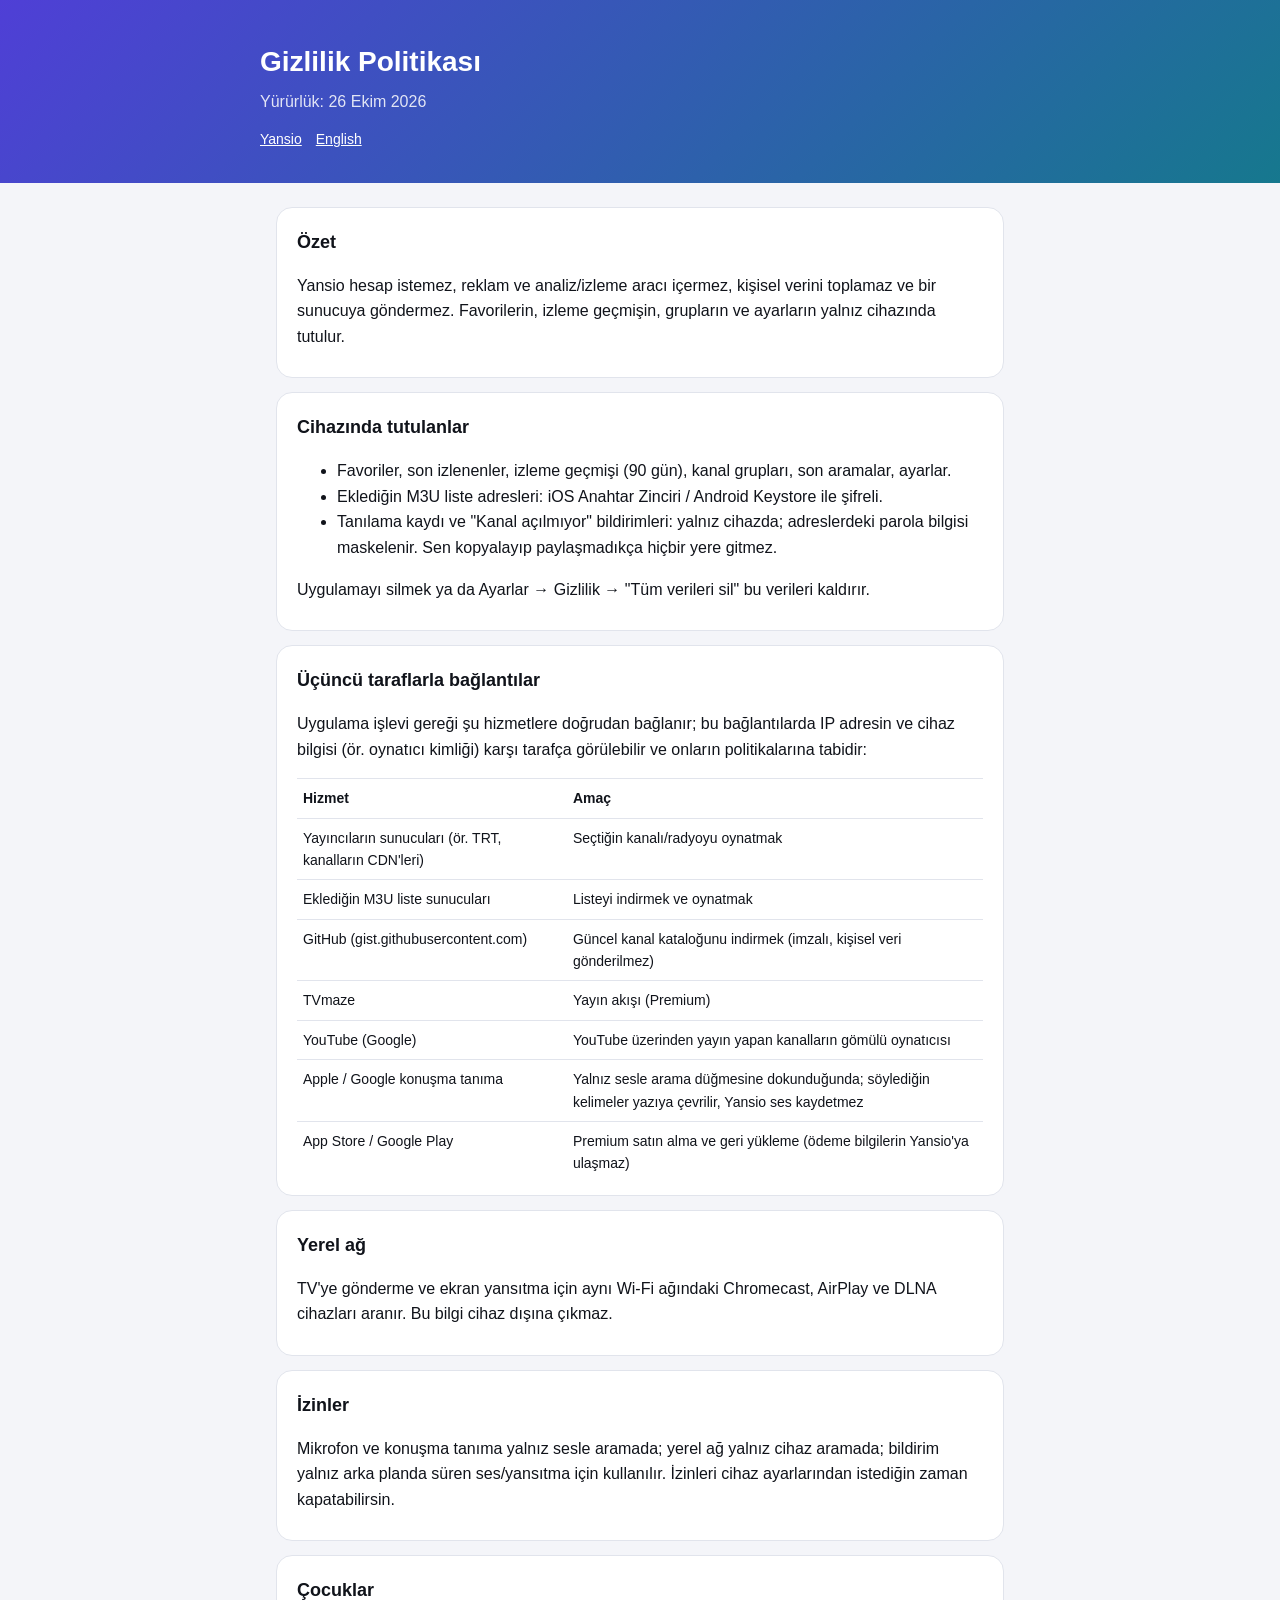
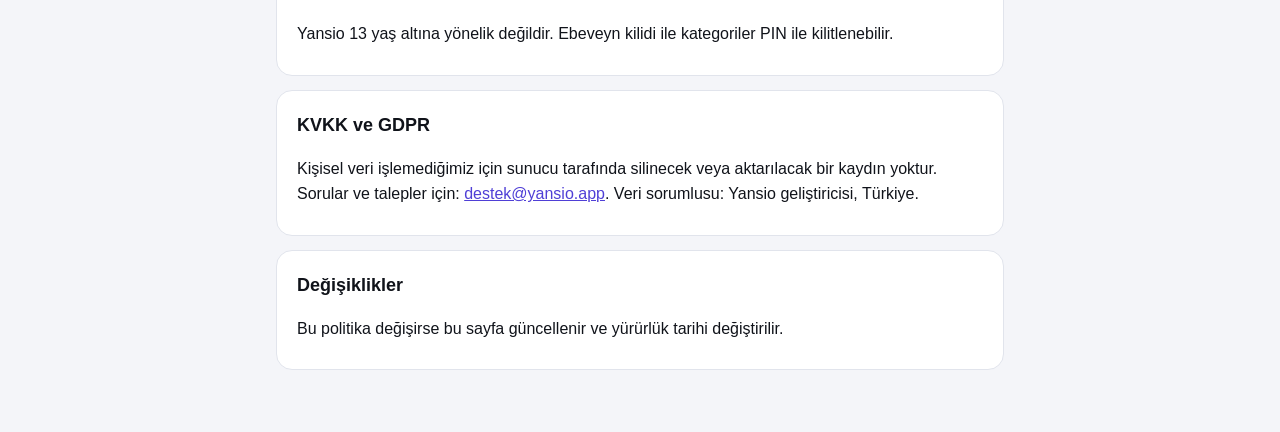
==== gizlilik.html @ aa77a448 "Yansio gizlilik ve kullanım koşulları sayfaları" ====
<!doctype html><html lang="tr"><head><meta charset="utf-8"><meta name="viewport" content="width=device-width,initial-scale=1"><title>Gizlilik Politikası · Yansio</title><link rel="stylesheet" href="style.css"></head>
<body><header><div class="w"><h1>Gizlilik Politikası</h1><p>Yürürlük: 26 Ekim 2026</p><nav><a href="index.html">Yansio</a><a href="privacy.html">English</a></nav></div></header><main>
<section><h2>Özet</h2><p>Yansio hesap istemez, reklam ve analiz/izleme aracı içermez, kişisel verini toplamaz ve bir sunucuya göndermez. Favorilerin, izleme geçmişin, grupların ve ayarların yalnız cihazında tutulur.</p></section>
<section><h2>Cihazında tutulanlar</h2><ul><li>Favoriler, son izlenenler, izleme geçmişi (90 gün), kanal grupları, son aramalar, ayarlar.</li><li>Eklediğin M3U liste adresleri: iOS Anahtar Zinciri / Android Keystore ile şifreli.</li><li>Tanılama kaydı ve "Kanal açılmıyor" bildirimleri: yalnız cihazda; adreslerdeki parola bilgisi maskelenir. Sen kopyalayıp paylaşmadıkça hiçbir yere gitmez.</li></ul><p>Uygulamayı silmek ya da Ayarlar → Gizlilik → "Tüm verileri sil" bu verileri kaldırır.</p></section>
<section><h2>Üçüncü taraflarla bağlantılar</h2><p>Uygulama işlevi gereği şu hizmetlere doğrudan bağlanır; bu bağlantılarda IP adresin ve cihaz bilgisi (ör. oynatıcı kimliği) karşı tarafça görülebilir ve onların politikalarına tabidir:</p><table><tr><th>Hizmet</th><th>Amaç</th></tr><tr><td>Yayıncıların sunucuları (ör. TRT, kanalların CDN'leri)</td><td>Seçtiğin kanalı/radyoyu oynatmak</td></tr><tr><td>Eklediğin M3U liste sunucuları</td><td>Listeyi indirmek ve oynatmak</td></tr><tr><td>GitHub (gist.githubusercontent.com)</td><td>Güncel kanal kataloğunu indirmek (imzalı, kişisel veri gönderilmez)</td></tr><tr><td>TVmaze</td><td>Yayın akışı (Premium)</td></tr><tr><td>YouTube (Google)</td><td>YouTube üzerinden yayın yapan kanalların gömülü oynatıcısı</td></tr><tr><td>Apple / Google konuşma tanıma</td><td>Yalnız sesle arama düğmesine dokunduğunda; söylediğin kelimeler yazıya çevrilir, Yansio ses kaydetmez</td></tr><tr><td>App Store / Google Play</td><td>Premium satın alma ve geri yükleme (ödeme bilgilerin Yansio'ya ulaşmaz)</td></tr></table></section>
<section><h2>Yerel ağ</h2><p>TV'ye gönderme ve ekran yansıtma için aynı Wi-Fi ağındaki Chromecast, AirPlay ve DLNA cihazları aranır. Bu bilgi cihaz dışına çıkmaz.</p></section>
<section><h2>İzinler</h2><p>Mikrofon ve konuşma tanıma yalnız sesle aramada; yerel ağ yalnız cihaz aramada; bildirim yalnız arka planda süren ses/yansıtma için kullanılır. İzinleri cihaz ayarlarından istediğin zaman kapatabilirsin.</p></section>
<section><h2>Çocuklar</h2><p>Yansio 13 yaş altına yönelik değildir. Ebeveyn kilidi ile kategoriler PIN ile kilitlenebilir.</p></section>
<section><h2>KVKK ve GDPR</h2><p>Kişisel veri işlemediğimiz için sunucu tarafında silinecek veya aktarılacak bir kaydın yoktur. Sorular ve talepler için: <a href="mailto:destek@yansio.app">destek@yansio.app</a>. Veri sorumlusu: Yansio geliştiricisi, Türkiye.</p></section>
<section><h2>Değişiklikler</h2><p>Bu politika değişirse bu sayfa güncellenir ve yürürlük tarihi değiştirilir.</p></section>
</main></body></html>
---- style.css ----
:root{--bg:#f4f5f9;--card:#fff;--text:#10131a;--dim:#5b6475;--line:#e1e4ec;--accent:#4f3fd6}
@media (prefers-color-scheme:dark){:root{--bg:#06080d;--card:#0f131b;--text:#f3f5f9;--dim:#a0a8ba;--line:#232a38;--accent:#9d90ff}}
*{box-sizing:border-box}body{margin:0;background:var(--bg);color:var(--text);font:16px/1.6 -apple-system,BlinkMacSystemFont,"Segoe UI",Inter,Roboto,sans-serif}
header{background:linear-gradient(135deg,#4f3fd6,#16788e);color:#fff;padding:40px 16px 32px}
header .w,main{max-width:760px;margin:0 auto}header h1{margin:0 0 4px;font-size:28px}header p{margin:0;opacity:.85}
main{padding:24px 16px 48px}section{background:var(--card);border:1px solid var(--line);border-radius:16px;padding:4px 20px 12px;margin:0 0 14px}
h2{font-size:18px;margin:16px 0 6px}a{color:var(--accent)}small,.dim{color:var(--dim)}nav{margin:14px 0 0;font-size:14px}nav a{color:#fff;margin-right:14px}
table{border-collapse:collapse;width:100%;font-size:14px}td,th{border-top:1px solid var(--line);padding:8px 6px;text-align:left;vertical-align:top}
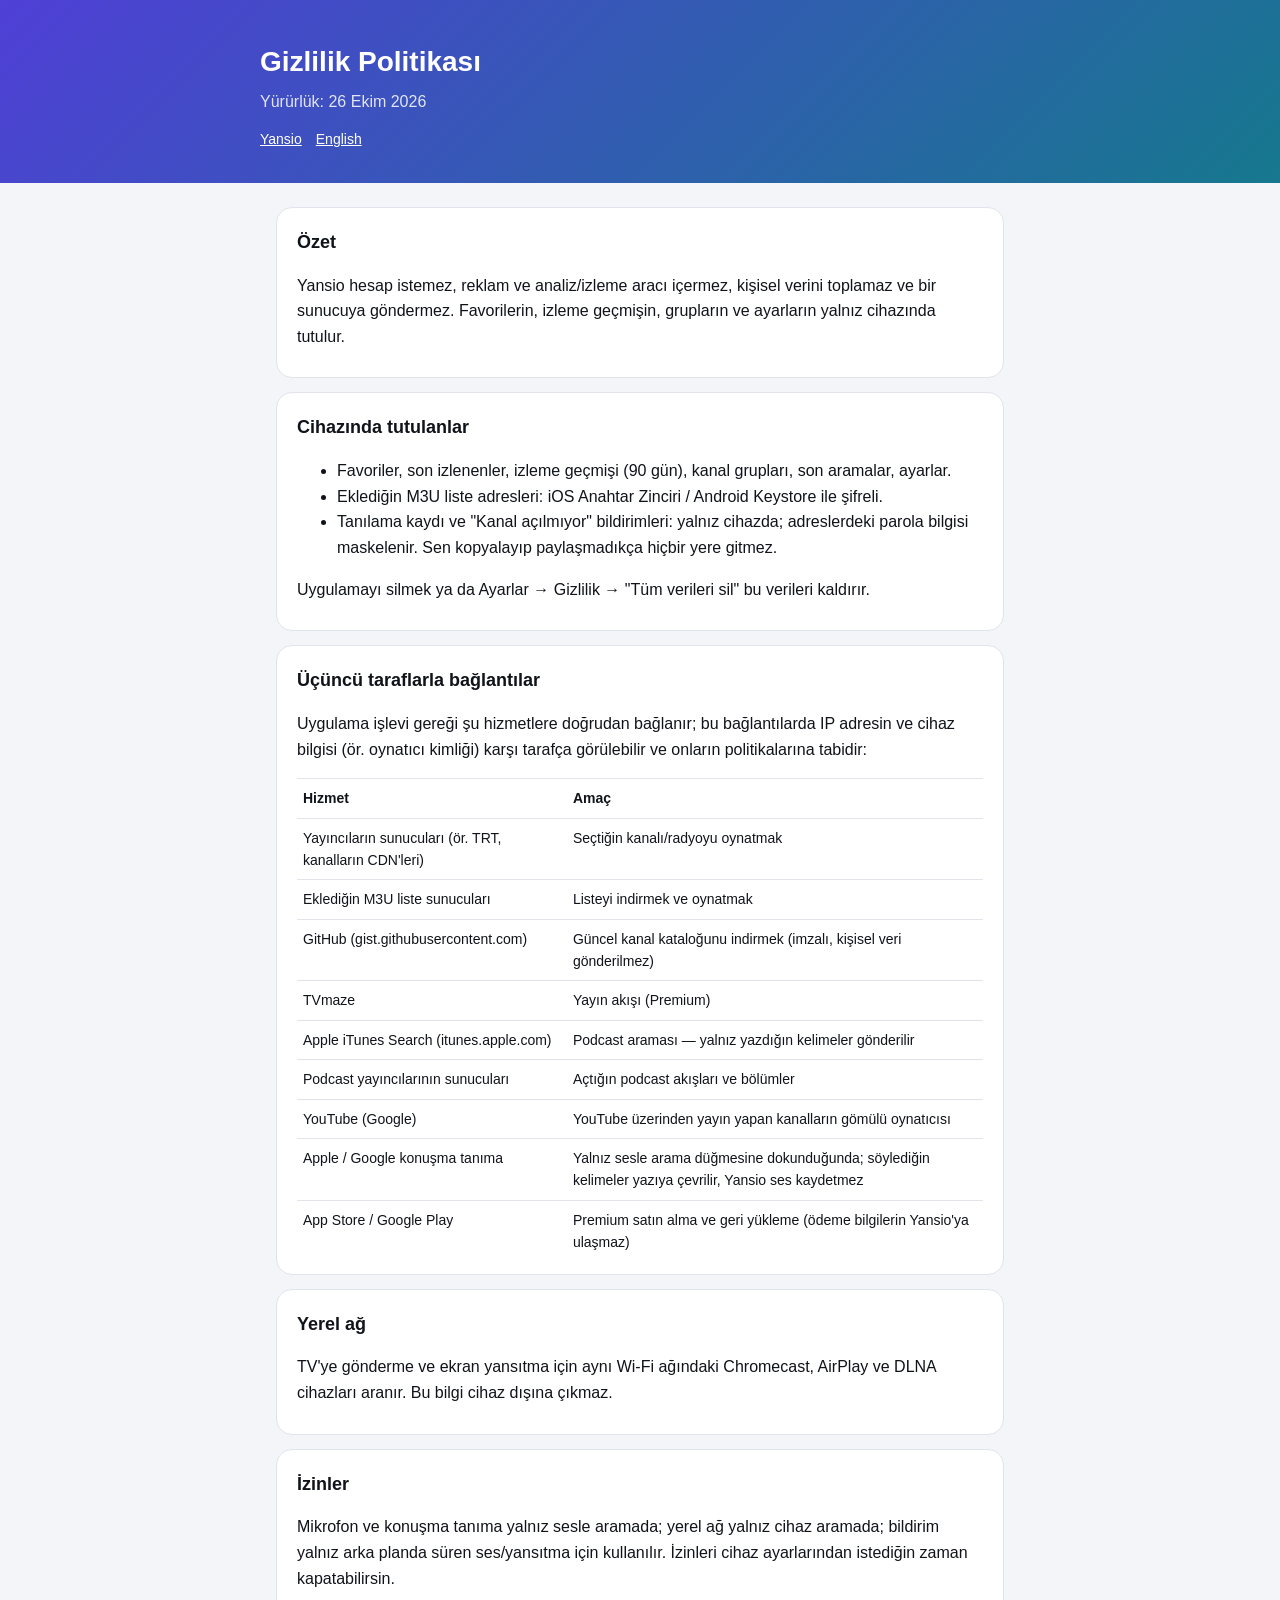
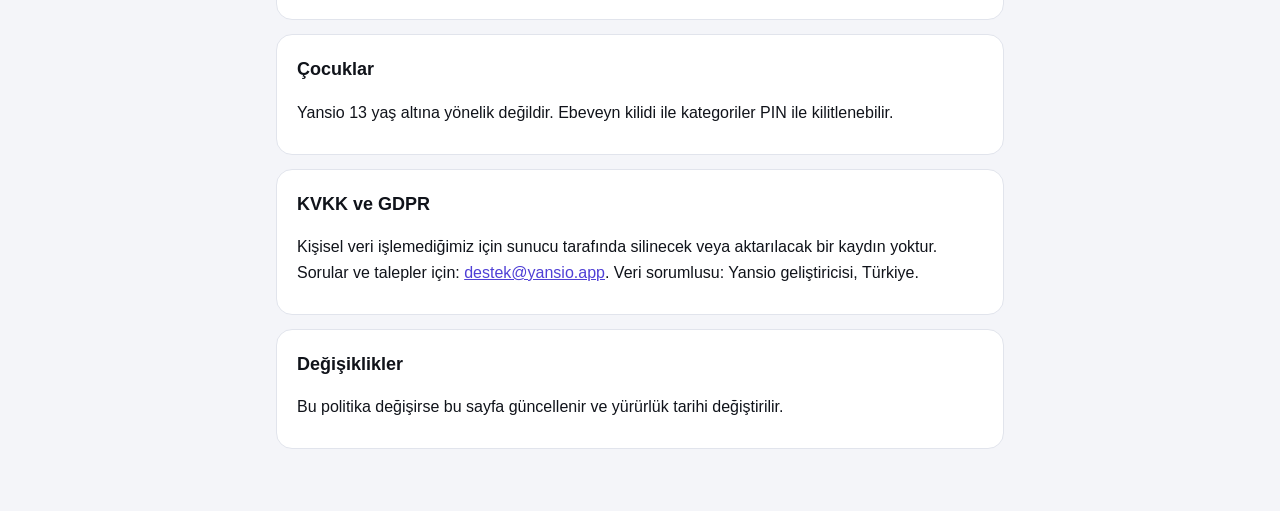
==== commit 7476a842: "Gizlilik: podcast araması ve yayıncı sunucuları Co-Authored-By: Claude Opus 5.5 <noreply@anthropic.c" ====
--- a/gizlilik.html
+++ b/gizlilik.html
@@ -1,8 +1,8 @@
-<!doctype html><html lang="tr"><head><meta charset="utf-8"><meta name="viewport" content="width=device-width,initial-scale=1"><title>Gizlilik Politikası · Yansio</title><link rel="stylesheet" href="style.css"></head>
+<!doctype html><html lang="tr"><head><meta charset="utf-8"><meta name="viewport" content="width=device-width,initial-scale=1"><title>Gizlilik Politikası · Yansio</title><link rel="stylesheet" href="style.css"><link rel="icon" type="image/png" href="favicon.png"><link rel="apple-touch-icon" href="apple-touch-icon.png"></head>
 <body><header><div class="w"><h1>Gizlilik Politikası</h1><p>Yürürlük: 26 Ekim 2026</p><nav><a href="index.html">Yansio</a><a href="privacy.html">English</a></nav></div></header><main>
 <section><h2>Özet</h2><p>Yansio hesap istemez, reklam ve analiz/izleme aracı içermez, kişisel verini toplamaz ve bir sunucuya göndermez. Favorilerin, izleme geçmişin, grupların ve ayarların yalnız cihazında tutulur.</p></section>
 <section><h2>Cihazında tutulanlar</h2><ul><li>Favoriler, son izlenenler, izleme geçmişi (90 gün), kanal grupları, son aramalar, ayarlar.</li><li>Eklediğin M3U liste adresleri: iOS Anahtar Zinciri / Android Keystore ile şifreli.</li><li>Tanılama kaydı ve "Kanal açılmıyor" bildirimleri: yalnız cihazda; adreslerdeki parola bilgisi maskelenir. Sen kopyalayıp paylaşmadıkça hiçbir yere gitmez.</li></ul><p>Uygulamayı silmek ya da Ayarlar → Gizlilik → "Tüm verileri sil" bu verileri kaldırır.</p></section>
-<section><h2>Üçüncü taraflarla bağlantılar</h2><p>Uygulama işlevi gereği şu hizmetlere doğrudan bağlanır; bu bağlantılarda IP adresin ve cihaz bilgisi (ör. oynatıcı kimliği) karşı tarafça görülebilir ve onların politikalarına tabidir:</p><table><tr><th>Hizmet</th><th>Amaç</th></tr><tr><td>Yayıncıların sunucuları (ör. TRT, kanalların CDN'leri)</td><td>Seçtiğin kanalı/radyoyu oynatmak</td></tr><tr><td>Eklediğin M3U liste sunucuları</td><td>Listeyi indirmek ve oynatmak</td></tr><tr><td>GitHub (gist.githubusercontent.com)</td><td>Güncel kanal kataloğunu indirmek (imzalı, kişisel veri gönderilmez)</td></tr><tr><td>TVmaze</td><td>Yayın akışı (Premium)</td></tr><tr><td>YouTube (Google)</td><td>YouTube üzerinden yayın yapan kanalların gömülü oynatıcısı</td></tr><tr><td>Apple / Google konuşma tanıma</td><td>Yalnız sesle arama düğmesine dokunduğunda; söylediğin kelimeler yazıya çevrilir, Yansio ses kaydetmez</td></tr><tr><td>App Store / Google Play</td><td>Premium satın alma ve geri yükleme (ödeme bilgilerin Yansio'ya ulaşmaz)</td></tr></table></section>
+<section><h2>Üçüncü taraflarla bağlantılar</h2><p>Uygulama işlevi gereği şu hizmetlere doğrudan bağlanır; bu bağlantılarda IP adresin ve cihaz bilgisi (ör. oynatıcı kimliği) karşı tarafça görülebilir ve onların politikalarına tabidir:</p><table><tr><th>Hizmet</th><th>Amaç</th></tr><tr><td>Yayıncıların sunucuları (ör. TRT, kanalların CDN'leri)</td><td>Seçtiğin kanalı/radyoyu oynatmak</td></tr><tr><td>Eklediğin M3U liste sunucuları</td><td>Listeyi indirmek ve oynatmak</td></tr><tr><td>GitHub (gist.githubusercontent.com)</td><td>Güncel kanal kataloğunu indirmek (imzalı, kişisel veri gönderilmez)</td></tr><tr><td>TVmaze</td><td>Yayın akışı (Premium)</td></tr><tr><td>Apple iTunes Search (itunes.apple.com)</td><td>Podcast araması — yalnız yazdığın kelimeler gönderilir</td></tr><tr><td>Podcast yayıncılarının sunucuları</td><td>Açtığın podcast akışları ve bölümler</td></tr><tr><td>YouTube (Google)</td><td>YouTube üzerinden yayın yapan kanalların gömülü oynatıcısı</td></tr><tr><td>Apple / Google konuşma tanıma</td><td>Yalnız sesle arama düğmesine dokunduğunda; söylediğin kelimeler yazıya çevrilir, Yansio ses kaydetmez</td></tr><tr><td>App Store / Google Play</td><td>Premium satın alma ve geri yükleme (ödeme bilgilerin Yansio'ya ulaşmaz)</td></tr></table></section>
 <section><h2>Yerel ağ</h2><p>TV'ye gönderme ve ekran yansıtma için aynı Wi-Fi ağındaki Chromecast, AirPlay ve DLNA cihazları aranır. Bu bilgi cihaz dışına çıkmaz.</p></section>
 <section><h2>İzinler</h2><p>Mikrofon ve konuşma tanıma yalnız sesle aramada; yerel ağ yalnız cihaz aramada; bildirim yalnız arka planda süren ses/yansıtma için kullanılır. İzinleri cihaz ayarlarından istediğin zaman kapatabilirsin.</p></section>
 <section><h2>Çocuklar</h2><p>Yansio 13 yaş altına yönelik değildir. Ebeveyn kilidi ile kategoriler PIN ile kilitlenebilir.</p></section>
